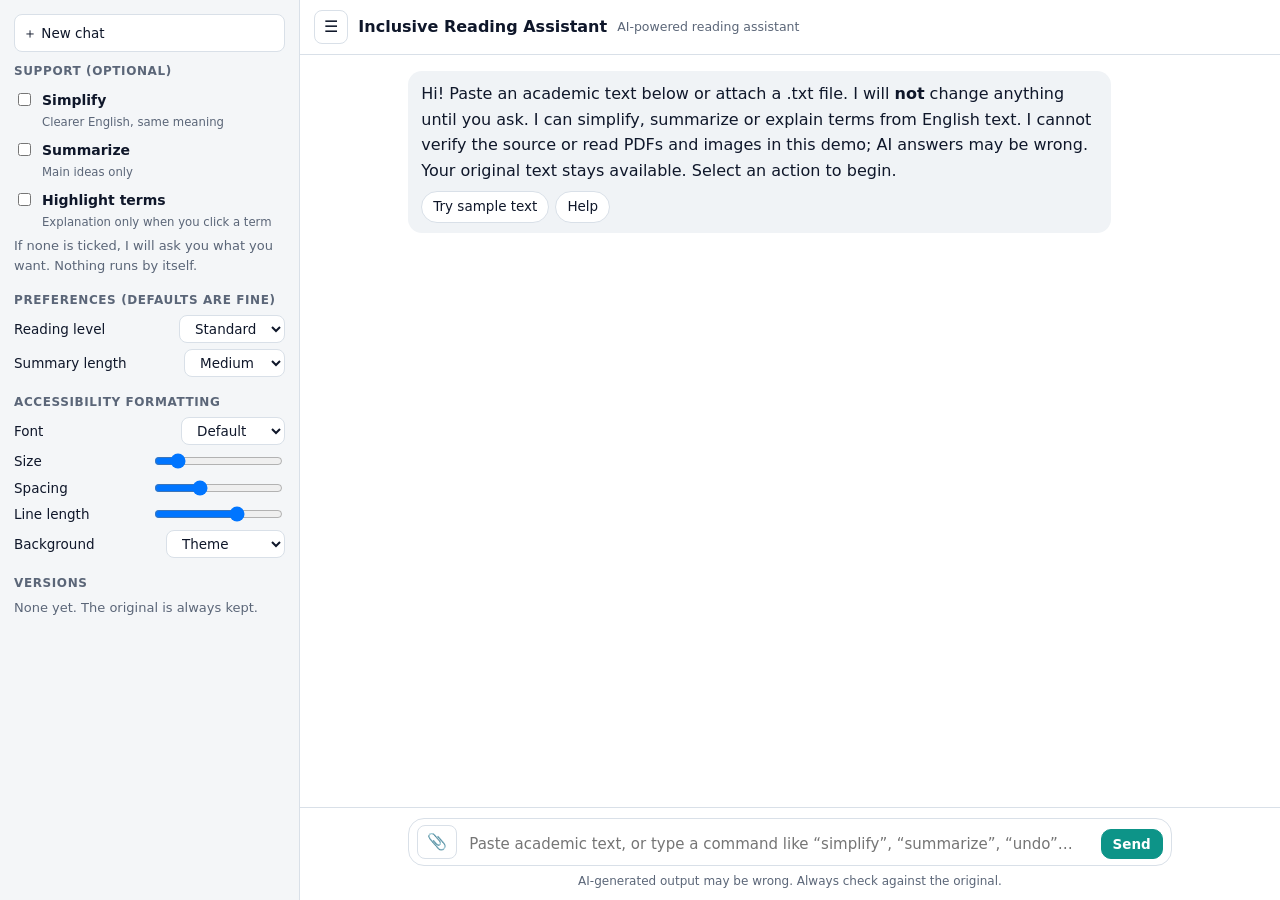
==== Week 6,7/FrontEnd/index.html @ 11f1af74 "Add files via upload" ====
<!DOCTYPE html>
<html lang="en">

<head>
    <meta charset="utf-8">
    <meta name="viewport" content="width=device-width, initial-scale=1, viewport-fit=cover">
    <title>Inclusive Reading Assistant – Demo</title>
    <style>
        :root {
            box-sizing: border-box;
            padding-top: env(safe-area-inset-top, 0px);
            padding-bottom: env(safe-area-inset-bottom, 0px);
            --bg: #fff;
            --side: #f4f6f8;
            --card: #f0f3f6;
            --ink: #0f172a;
            --mute: #5b6678;
            --line: #d9e0e8;
            --teal: #0d9488;
            --teal-ink: #fff;
            --warn: #fef3c7;
            --warn-ink: #78350f;
            --hl: #ccfbf1;
            --user: #e6f4f2
        }

        html {
            scroll-padding-top: env(safe-area-inset-top, 0px);
            height: 100%
        }

        @media (prefers-color-scheme:dark) {
            :root:not([data-theme="light"]) {
                --bg: #0e1524;
                --side: #0a101c;
                --card: #18223a;
                --ink: #e8edf5;
                --mute: #9aa7bb;
                --line: #26324a;
                --teal: #2dd4bf;
                --teal-ink: #06201c;
                --warn: #3a2f0b;
                --warn-ink: #fde68a;
                --hl: #0f4a44;
                --user: #14303a
            }
        }

        :root[data-theme="dark"] {
            --bg: #0e1524;
            --side: #0a101c;
            --card: #18223a;
            --ink: #e8edf5;
            --mute: #9aa7bb;
            --line: #26324a;
            --teal: #2dd4bf;
            --teal-ink: #06201c;
            --warn: #3a2f0b;
            --warn-ink: #fde68a;
            --hl: #0f4a44;
            --user: #14303a
        }

        * {
            box-sizing: border-box
        }

        body {
            margin: 0;
            height: 100%;
            background: var(--bg);
            color: var(--ink);
            font: 15px/1.5 system-ui, -apple-system, "Segoe UI", Roboto, sans-serif
        }

        .app {
            display: flex;
            height: 100%;
            overflow: hidden;
            position: relative
        }

        aside {
            width: 300px;
            flex: none;
            background: var(--side);
            border-right: 1px solid var(--line);
            overflow-y: auto;
            padding: 14px;
            transition: margin-left .2s
        }

        .closed aside {
            margin-left: -300px
        }

        @media(max-width:760px) {
            aside {
                position: absolute;
                z-index: 5;
                height: 100%;
                box-shadow: 2px 0 12px #0003
            }
        }

        h2 {
            font-size: 12px;
            margin: 16px 0 6px;
            text-transform: uppercase;
            letter-spacing: .05em;
            color: var(--mute)
        }

        h2:first-of-type {
            margin-top: 10px
        }

        .chat {
            flex: 1;
            display: flex;
            flex-direction: column;
            min-width: 0
        }

        .top {
            display: flex;
            align-items: center;
            gap: 10px;
            padding: 10px 14px;
            border-bottom: 1px solid var(--line)
        }

        .top b {
            font-size: 16px
        }

        .top span {
            color: var(--mute);
            font-size: 12.5px
        }

        #msgs {
            flex: 1;
            overflow-y: auto;
            padding: 16px 14px
        }

        .wrap {
            max-width: var(--w, 80ch);
            margin: 0 auto
        }

        .m {
            margin: 0 0 14px;
            display: flex
        }

        .m.u {
            justify-content: flex-end
        }

        .b {
            max-width: 92%;
            padding: 10px 13px;
            border-radius: 14px;
            background: var(--card);
            font-family: var(--ff, inherit);
            font-size: var(--fs, 16px);
            line-height: var(--lh, 1.6);
            white-space: pre-wrap
        }

        .m.u .b {
            background: var(--user)
        }

        .b h3 {
            margin: 8px 0 2px;
            font-size: .75em;
            text-transform: uppercase;
            letter-spacing: .05em;
            opacity: .7;
            font-family: system-ui
        }

        .banner {
            background: var(--warn);
            color: var(--warn-ink);
            border-radius: 8px;
            padding: 6px 9px;
            font-size: 12.5px;
            margin-bottom: 8px;
            white-space: normal;
            font-family: system-ui, sans-serif;
            line-height: 1.4
        }

        .orig {
            display: none;
            margin-top: 8px;
            padding: 8px;
            border: 1px dashed var(--line);
            border-radius: 8px
        }

        .orig.on {
            display: block
        }

        .bar {
            display: flex;
            flex-wrap: wrap;
            gap: 6px;
            margin-top: 8px;
            font-family: system-ui, sans-serif
        }

        button,
        select {
            font: inherit;
            font-size: 13.5px;
            border: 1px solid var(--line);
            background: var(--bg);
            color: var(--ink);
            border-radius: 99px;
            padding: 4px 11px;
            cursor: pointer
        }

        select {
            border-radius: 8px
        }

        button:hover {
            border-color: var(--teal)
        }

        button:focus-visible,
        select:focus-visible,
        textarea:focus-visible,
        input:focus-visible {
            outline: 3px solid var(--teal);
            outline-offset: 2px
        }

        .term {
            background: var(--hl);
            color: inherit;
            border: 0;
            border-bottom: 2px solid var(--teal);
            border-radius: 3px;
            padding: 0 2px;
            font: inherit;
            cursor: pointer
        }

        .ic {
            border-radius: 8px;
            padding: 4px 9px;
            font-size: 16px
        }

        .comp {
            border-top: 1px solid var(--line);
            padding: 10px 14px
        }

        .cbox {
            max-width: 80ch;
            margin: 0 auto;
            display: flex;
            align-items: flex-end;
            gap: 8px;
            border: 1px solid var(--line);
            border-radius: 16px;
            padding: 6px 8px;
            background: var(--bg)
        }

        .cbox:focus-within {
            border-color: var(--teal)
        }

        textarea {
            flex: 1;
            border: 0;
            background: transparent;
            color: var(--ink);
            font: inherit;
            resize: none;
            max-height: 160px;
            min-height: 28px;
            padding: 4px;
            outline: none
        }

        .send {
            background: var(--teal);
            color: var(--teal-ink);
            border-color: var(--teal);
            font-weight: 700;
            border-radius: 10px
        }

        .hint {
            color: var(--mute);
            font-size: 12px;
            text-align: center;
            margin-top: 6px
        }

        label.s {
            display: flex;
            justify-content: space-between;
            gap: 8px;
            align-items: center;
            margin: 6px 0;
            font-size: 13.5px
        }

        .fn {
            display: flex;
            gap: 8px;
            align-items: flex-start;
            padding: 4px 0;
            font-size: 14px
        }

        .fn small {
            color: var(--mute)
        }

        .ver {
            font-size: 13px;
            color: var(--mute)
        }

        .sb-btn {
            width: 100%;
            border-radius: 8px;
            padding: 8px;
            text-align: left
        }
    </style>
</head>

<body>
    <div class="app" id="app">
        <aside id="side" aria-label="Controls">
            <button class="sb-btn" id="newChat">＋ New chat</button>
            <h2>Support (optional)</h2>
            <label class="fn"><input type="checkbox" id="fSim"><span><b>Simplify</b><br><small>Clearer English, same
                        meaning</small></span></label>
            <label class="fn"><input type="checkbox" id="fSum"><span><b>Summarize</b><br><small>Main ideas
                        only</small></span></label>
            <label class="fn"><input type="checkbox" id="fExp"><span><b>Highlight terms</b><br><small>Explanation only
                        when you click a term</small></span></label>
            <div class="ver">If none is ticked, I will ask you what you want. Nothing runs by itself.</div>
            <h2>Preferences (defaults are fine)</h2>
            <label class="s">Reading level <select id="pLvl">
                    <option value="base">Standard</option>
                    <option value="simpler">Simpler</option>
                </select></label>
            <label class="s">Summary length <select id="pLen">
                    <option value="2">Medium</option>
                    <option value="1">Short</option>
                    <option value="3">Detailed</option>
                </select></label>
            <h2>Accessibility formatting</h2>
            <label class="s">Font <select id="aFont">
                    <option value="">Default</option>
                    <option value="Verdana,Tahoma,sans-serif">Verdana</option>
                    <option value="Georgia,serif">Serif</option>
                    <option value="'Trebuchet MS',sans-serif">Rounded</option>
                </select></label>
            <label class="s">Size <input type="range" id="aSize" min="14" max="28" value="16"></label>
            <label class="s">Spacing <input type="range" id="aLH" min="12" max="24" value="16"></label>
            <label class="s">Line length <input type="range" id="aW" min="40" max="100" value="80"></label>
            <label class="s">Background <select id="aBg">
                    <option value="">Theme</option>
                    <option value="#ffffff|#111111">White</option>
                    <option value="#faf3e0|#222222">Cream</option>
                    <option value="#fff7b8|#222222">Soft yellow</option>
                    <option value="#10131a|#eceff4">Dark</option>
                </select></label>
            <h2>Versions</h2>
            <div id="vers" class="ver">None yet. The original is always kept.</div>
        </aside>
        <div class="chat">
            <div class="top"><button class="ic" id="tog" aria-label="Toggle sidebar"
                    aria-expanded="true">☰</button><b>Inclusive Reading Assistant</b><span>AI-powered reading
                    assistant</span></div>
            <div id="msgs" aria-live="polite">
                <div class="wrap" id="wrap"></div>
            </div>
            <div class="comp">
                <div class="cbox">
                    <button class="ic" id="upBtn" aria-label="Upload file">📎</button>
                    <input type="file" id="file" accept=".txt,.md" hidden>
                    <textarea id="inp" rows="1" aria-label="Message"
                        placeholder="Paste academic text, or type a command like “simplify”, “summarize”, “undo”…"></textarea>
                    <button class="send" id="send">Send</button>
                </div>
                <div class="hint">AI-generated output may be wrong. Always check against the original.</div>
            </div>
        </div>
    </div>
    <script>
        const API_BASE = "http://127.0.0.1:8000";

        const SAMPLE = "Cognitive load theory posits that working memory has a limited capacity, which constrains the amount of novel information a learner can process simultaneously. Consequently, instructional design should minimise extraneous load, thereby freeing cognitive resources for germane processing. Empirical evidence indicates that learners with substantial prior knowledge exhibit reduced susceptibility to these constraints.";

        const TERMS = [
            "working memory",
            "extraneous load",
            "germane processing",
            "empirical evidence",
            "prior knowledge",
            "cognitive load",
            "digital divide",
            "critical thinking",
            "independent learning",
            "student engagement"
        ];

        const $ = id => document.getElementById(id);
        const W = $("wrap");

        const st = {
            orig: "",
            res: [],
            hl: false,
            busy: false,
            failures: 0
        };

        const esc = value => String(value ?? "").replace(/[&<>"']/g, c => ({
            "&": "&amp;",
            "<": "&lt;",
            ">": "&gt;",
            '"': "&quot;",
            "'": "&#39;"
        }[c]));
        function termize(html) {
            if (!st.hl || !st.orig) return html;

            return TERMS
                .filter(term => st.orig.toLowerCase().includes(term.toLowerCase()))
                .sort((a, b) => b.length - a.length)
                .reduce((result, term) => {
                    const regex = new RegExp(
                        "\\b(" + term.replace(/[.*+?^${}()|[\]\\]/g, "\\$&") + ")\\b(?![^<]*>)",
                        "gi"
                    );

                    return result.replace(
                        regex,
                        match => `<button class="term" data-t="${esc(match)}" title="Click for an explanation">${match}</button>`
                    );
                }, html);
        } function txt(raw) {
            const safe = esc(raw);
            return `<span class="txt" data-raw="${safe}">${termize(safe)}</span>`;
        }

        function paintTerms() {
            document.querySelectorAll(".txt").forEach(element => {
                element.innerHTML = termize(element.dataset.raw || "");
            });
        }

        function add(role, html) {
            const message = document.createElement("div");
            message.className = "m " + (role === "u" ? "u" : "a");

            const bubble = document.createElement("div");
            bubble.className = "b";
            bubble.innerHTML = html;

            message.appendChild(bubble);
            W.appendChild(message);

            $("msgs").scrollTop = $("msgs").scrollHeight;
            return message;
        }

        function chips(list) {
            return `<div class="bar">${list.map(([action, label, extra]) =>
                `<button data-act="${action}" ${extra ? `data-x="${extra}"` : ""}>${label}</button>`
            ).join("")}</div>`;
        }

        function setBusy(value) {
            st.busy = value;
            $("send").disabled = value;
            $("upBtn").disabled = value;
            $("send").textContent = value ? "Waiting..." : "Send";
        }

        function showLoading(label) {
            return add("a", `<div class="banner">Processing ${esc(label)} with Gemini... Please wait.</div>`);
        }

        async function apiRequest(endpoint, payload) {
            let response;

            try {
                response = await fetch(`${API_BASE}/${endpoint}`, {
                    method: "POST",
                    headers: {
                        "Content-Type": "application/json"
                    },
                    body: JSON.stringify({
                        ...payload,
                        user_action: true
                    })
                });
            } catch (error) {
                throw new Error(
                    "Cannot connect to the backend. Make sure FastAPI is running at " +
                    API_BASE + "."
                );
            }

            let data;

            try {
                data = await response.json();
            } catch {
                throw new Error("The backend returned an invalid response.");
            }

            if (!response.ok) {
                throw new Error(data.detail || `Request failed (${response.status}).`);
            }

            return data;
        }

        function check(text) {
            if (!text.trim()) {
                return "That is empty, so there is nothing to work on. Paste or type some English text.";
            }

            if (text.trim().length < 25) {
                return "That is very short. Add a full sentence or two so the result is meaningful.";
            }

            const letters = text.replace(/[^\p{L}]/gu, "");
            const english = letters.replace(/[^A-Za-z]/g, "");

            if (letters.length && english.length / letters.length < 0.7) {
                return "This assistant currently supports English text only.";
            }

            return "";
        }

        function vers() {
            $("vers").innerHTML = st.res.length
                ? '<div class="ver">Original (always kept)</div>' +
                st.res.map((result, index) =>
                    `<div class="ver">v${index + 1}: ${esc(result.label)}</div>`
                ).join("")
                : "None yet. The original is always kept.";
        }

        function welcome() {
            W.innerHTML = "";
            st.orig = "";
            st.res = [];
            st.hl = false;
            st.failures = 0;

            $("fExp").checked = false;
            $("fSim").checked = false;
            $("fSum").checked = false;

            vers();

            add("a",
                `Hi! Paste an academic text below or attach a .txt file. ` +
                `I will <b>not</b> change anything until you ask. ` +
                `I can simplify, summarize or explain terms from English text. ` +
                `I cannot verify the source or read PDFs and images in this demo; AI answers may be wrong. ` +
                `Your original text stays available. Select an action to begin.` +
                chips([["sample", "Try sample text"], ["help", "Help"]])
            );
        }

        function cfgNow() {
            return {
                sim: $("fSim").checked,
                sum: $("fSum").checked,
                lvl: $("pLvl").value,
                len: Number($("pLen").value)
            };
        }

        async function run(cfg, label) {
            if (!st.orig) {
                add("a", "I need some text first. Paste or upload your text.");
                return;
            }

            const operations = [];

            if (cfg.sim) operations.push("simplify");
            if (cfg.sum) operations.push("summarize");

            if (!operations.length) {
                add("a", "No operation selected. Your original text remains unchanged.");
                return;
            }

            if (st.busy) return;

            setBusy(true);
            const loading = showLoading(label);

            try {
                const results = [];

                // Execute only the operations explicitly selected by the user.
                for (const operation of operations) {
                    if (operation === "simplify") {
                        const data = await apiRequest("simplify", {
                            text: st.orig,
                            level: cfg.lvl
                        });

                        results.push({
                            title: "Simplified",
                            text: data.simplified_text
                        });
                    }

                    if (operation === "summarize") {
                        const data = await apiRequest("summarize", {
                            text: st.orig,
                            length: cfg.len
                        });

                        results.push({
                            title: "Summary",
                            text: data.summary
                        });
                    }
                }

                if (results.some(result => typeof result.text !== "string" || !result.text.trim())) {
                    throw new Error("The AI returned an empty result. Please try again.");
                }

                loading.remove();

                const html =
                    `<div class="banner">AI-generated draft. It may contain mistakes. Please check it against the original.</div>` +
                    results.map(result =>
                        `<h3>${result.title}</h3>${txt(result.text)}`
                    ).join("") +
                    `<div class="orig"><h3>Original</h3>${txt(st.orig)}</div>` +
                    chips([
                        ["orig", "Show original"],
                        ["undo", "Undo"],
                        ["restore", "Restore original"],
                        ["ref", "Simpler", "simpler"],
                        ["ref", "Closer to original", "closer"],
                        ["ref", "Shorter summary", "short"],
                        ["rej", "Not what I wanted"]
                    ]);

                const message = add("a", html);
                message.cfg = { ...cfg };

                st.res.push({
                    el: message,
                    label
                });

                vers();
                st.failures = 0;

            } catch (error) {
                loading.remove();

                st.failures += 1;
                const failedMessage = add("a",
                    `<div class="banner">Could not complete the request.</div>` +
                    `${esc(error.message)}` +
                    chips(st.failures >= 2
                        ? [["help", "Get academic support"]]
                        : [["retry", "Try again"], ["help", "Get help"]])
                );
                // Tie Retry to the *failed* request, not the last successful result.
                failedMessage.retryConfig = { ...cfg };
                failedMessage.retryOriginal = st.orig;

                console.error("Backend request error:", error);

            } finally {
                setBusy(false);
            }
        }

        function newText(text, name) {
            const error = check(text);

            if (error) {
                add("a", esc(error) + chips([["help", "Get help"]]));
                return;
            }

            st.orig = text;
            // Previous result cards are for an older source, not this text.
            st.res.forEach(result => result.el.remove());
            st.res = [];
            st.failures = 0;
            vers();

            if (name) {
                add("u",
                    "📎 " + esc(name) + "\n" +
                    esc(text.slice(0, 200)) +
                    (text.length > 200 ? "…" : "")
                );
            }

            const config = cfgNow();

            // Checkboxes only set preferences. Sending/pasting text never calls AI.
            // A separate click on an action chip is always required.
            add("a",
                `Got your text (${text.trim().split(/\s+/).length} words). What would you like? ` +
                `No AI action runs until you click one of the options below.` +
                chips([
                    ...(config.sim || config.sum ? [["selected", "Run selected actions"]] : []),
                    ["do", "Simplify", "sim"],
                    ["do", "Summarize", "sum"],
                    ["do", "Simplify + Summarize", "both"],
                    ["hl", "Highlight terms to explain"],
                    ["none", "Just keep reading"],
                    ["help", "Help"]
                ])
            );
        }

        function need(callback) {
            if (!st.orig) {
                add("a", "I need some text first. Paste it below or attach a file.");
                return;
            }

            callback();
        }

        function command(text) {
            const value = text.toLowerCase().trim();

            if (value.length > 40) return false;

            const config = cfgNow();

            if (/^(undo|go back)/.test(value)) {
                act("undo");
                return true;
            }

            if (/original/.test(value)) {
                act("restore");
                return true;
            }

            if (/^simplif/.test(value)) {
                need(() => run(
                    { ...config, sim: true, sum: false },
                    "Simplify"
                ));
                return true;
            }

            if (/^summar/.test(value)) {
                need(() => run(
                    { ...config, sim: false, sum: true },
                    "Summarize"
                ));
                return true;
            }

            if (/^(explain|highlight)/.test(value)) {
                need(() => enableHighlights());
                return true;
            }

            return false;
        }
        function enableHighlights() {
            if (!st.orig) {
                add("a", "Please provide some text first.");
                return;
            }

            st.hl = true;
            $("fExp").checked = true;

            paintTerms();

            add("a",
                `<h3>Original text – Click a highlighted term</h3>` +
                `${txt(st.orig)}` +
                `<div class="hint">Click any highlighted term to get an explanation from Gemini.</div>`
            );
        }
        async function explainTerm(term, style = "default") {
            if (!st.orig || st.busy) return;
            term = term.trim();

            if (!st.orig.toLowerCase().includes(term.toLowerCase())) {
                add("a", "This term is not present in the original text. Please select a highlighted term from the original text.");
                return;
            }
            setBusy(true);
            const loading = showLoading("the explanation");

            try {
                const data = await apiRequest("explain", {
                    text: st.orig,
                    term,
                    style
                });

                loading.remove();

                if (!data.explanation) {
                    throw new Error("The AI returned an empty explanation.");
                }

                st.failures = 0;
                add("a",
                    `<h3>${esc(data.term || term)}</h3>` +
                    `${txt(data.explanation)}` +
                    `<div class="banner">AI-generated explanation based on your text. Check your course material.</div>` +
                    (style === "default"
                        ? chips([["example", "Give an example", term]])
                        : "")
                );

            } catch (error) {
                loading.remove();

                st.failures += 1;
                const failedMessage = add("a",
                    `<div class="banner">Could not explain this term.</div>` +
                    `${esc(error.message)}` +
                    chips(st.failures >= 2
                        ? [["help", "Get academic support"]]
                        : [["explainRetry", "Try again", term], ["help", "Get help"]])
                );
                failedMessage.retryStyle = style;
                failedMessage.retryOriginal = st.orig;

                console.error("Explain request error:", error);

            } finally {
                setBusy(false);
            }
        }

        async function act(action, element, extra) {
            if (st.busy) {
                if (action === "restore" || action === "undo") {
                    add("a", "Please wait for the current request to finish before changing versions.");
                }
                return;
            }

            if (action === "sample") {
                add("u", "Sample text");
                newText(SAMPLE);
            }

            else if (action === "selected") {
                const config = cfgNow();
                run(config, "Selected actions");
            }

            else if (action === "do") {
                const config = cfgNow();

                run({
                    ...config,
                    sim: extra !== "sum",
                    sum: extra !== "sim"
                },
                    extra === "both" ? "Simplify + Summarize" :
                        extra === "sim" ? "Simplify" : "Summarize"
                );
            }

            else if (action === "hl") {
                enableHighlights();
            }

            else if (action === "none") {
                add("a", "Okay, your text stays as it is. Ask any time.");
            }

            else if (action === "help") {
                add("a", "I cannot complete this reliably right now. " +
                    "Your original text is unchanged. Check the source passage, " +
                    "or contact your course instructor, teaching assistant, " +
                    "or your faculty's academic/accessibility support office. " +
                    "This demo does not contact a person automatically.");
            }

            else if (action === "undo") {
                const result = st.res.pop();

                if (!result) {
                    add("a", "Nothing to undo. Your original text is still available.");
                    return;
                }

                result.el.remove();
                vers();
                add("a", "Last change undone.");
            }

            else if (action === "restore") {
                if (!st.orig) {
                    add("a", "There is no original text yet. Paste a passage first.");
                    return;
                }
                st.res.forEach(result => result.el.remove());
                st.res = [];
                vers();

                add("a",
                    `<h3>Original text restored</h3>${txt(st.orig)}`
                );
            }

            else if (action === "orig") {
                const original = element.closest(".b").querySelector(".orig");
                original.classList.toggle("on");
                element.textContent = original.classList.contains("on")
                    ? "Hide original"
                    : "Show original";
            }

            else if (action === "ref") {
                const message = element.closest(".m");
                const config = { ...message.cfg };

                if (extra === "short") {
                    if (!config.sum) {
                        add("a", "Summarize is not on for this result. Ask for a summary first.");
                        return;
                    }

                    config.len = 1;
                } else {
                    if (!config.sim) {
                        add("a", "This refinement is for Simplify. Ask me to simplify first.");
                        return;
                    }

                    config.lvl = extra === "simpler" ? "simpler" : "closer";
                }

                run(config, "Refined result");
            }

            else if (action === "rej") {
                element.closest(".b").insertAdjacentHTML(
                    "beforeend",
                    `<div class="bar"><span>What went wrong? (optional)</span></div>` +
                    chips([
                        ["why", "Too complex", "simpler"],
                        ["why", "Changed the meaning", "closer"],
                        ["why", "Too vague", "closer"],
                        ["why", "Just go back", "back"]
                    ])
                );

                element.remove();
            }

            else if (action === "why") {
                const message = element.closest(".m");

                if (extra === "back") {
                    act("undo");
                    return;
                }

                const config = { ...message.cfg, lvl: extra };
                message.querySelector(".bar:last-child")?.remove();

                run(config, "Retry after feedback");
            }

            else if (action === "example") {
                explainTerm(extra, "example");
            }

            else if (action === "explainRetry") {
                const message = element.closest(".m");
                if (message?.retryOriginal === st.orig) {
                    element.disabled = true;
                    explainTerm(extra, message.retryStyle || "default");
                } else {
                    add("a", "This request refers to an earlier text. Select the term again.");
                }
            }

            else if (action === "retry") {
                const message = element.closest(".m");
                if (message?.retryConfig && message.retryOriginal === st.orig) {
                    // A retry is an explicit user action: replay the exact failed choice.
                    element.disabled = true;
                    run({ ...message.retryConfig }, "Retry");
                } else {
                    add("a", "That request is no longer available. Please choose Simplify or Summarize again.");
                }
            }
        }

        W.addEventListener("click", event => {
            const termButton = event.target.closest(".term");

            if (termButton) {
                explainTerm(termButton.dataset.t, "default");
                return;
            }

            const button = event.target.closest("[data-act]");

            if (button) {
                act(button.dataset.act, button, button.dataset.x);
            }
        });

        function send() {
            if (st.busy) return;

            const text = $("inp").value;
            $("inp").value = "";
            $("inp").style.height = "";

            if (!text.trim()) {
                add("a", "Your message is empty. Type or paste something first.");
                return;
            }

            add("u", esc(text.length > 600 ? text.slice(0, 600) + "…" : text));

            if (!command(text)) {
                newText(text);
            }
        }

        $("send").onclick = send;

        $("inp").addEventListener("keydown", event => {
            if (event.key === "Enter" && !event.shiftKey) {
                event.preventDefault();
                send();
            }
        });

        $("inp").addEventListener("input", event => {
            event.target.style.height = "auto";
            event.target.style.height = event.target.scrollHeight + "px";
        });

        $("upBtn").onclick = () => $("file").click();

        $("file").onchange = event => {
            const file = event.target.files[0];
            event.target.value = "";

            if (!file) return;

            if (!/\.(txt|md)$/i.test(file.name)) {
                add("u", "📎 " + esc(file.name));
                add("a", "This demo reads only .txt and .md files. Please paste the text from your PDF, Word document, or image instead.");
                return;
            }

            const reader = new FileReader();

            reader.onload = () => newText(String(reader.result), file.name);
            reader.onerror = () => add("a", "I could not read that file. Please try another one or paste the text.");

            reader.readAsText(file);
        };

        $("tog").onclick = () => {
            const closed = $("app").classList.toggle("closed");
            $("tog").setAttribute("aria-expanded", !closed);
        };

        $("newChat").onclick = welcome;

        $("fExp").onchange = event => {
            st.hl = event.target.checked;
            paintTerms();
        };

        function fmt() {
            const root = document.documentElement.style;

            root.setProperty("--fs", $("aSize").value + "px");
            root.setProperty("--lh", $("aLH").value / 10);
            root.setProperty("--w", $("aW").value + "ch");
            root.setProperty("--ff", $("aFont").value || "inherit");

            const background = $("aBg").value;

            document.querySelectorAll("#wrap .m.a .b").forEach(bubble => {
                if (background) {
                    const [bg, color] = background.split("|");
                    bubble.style.background = bg;
                    bubble.style.color = color;
                } else {
                    bubble.style.background = "";
                    bubble.style.color = "";
                }
            });

            window.__bg = background;
        }

        ["aFont", "aSize", "aLH", "aW", "aBg"].forEach(id => {
            $(id).oninput = fmt;
        });

        new MutationObserver(() => {
            if (window.__bg) fmt();
        }).observe(W, { childList: true });

        if (innerWidth < 760) {
            $("app").classList.add("closed");
        }

        welcome();

    </script>
</body>

</html>
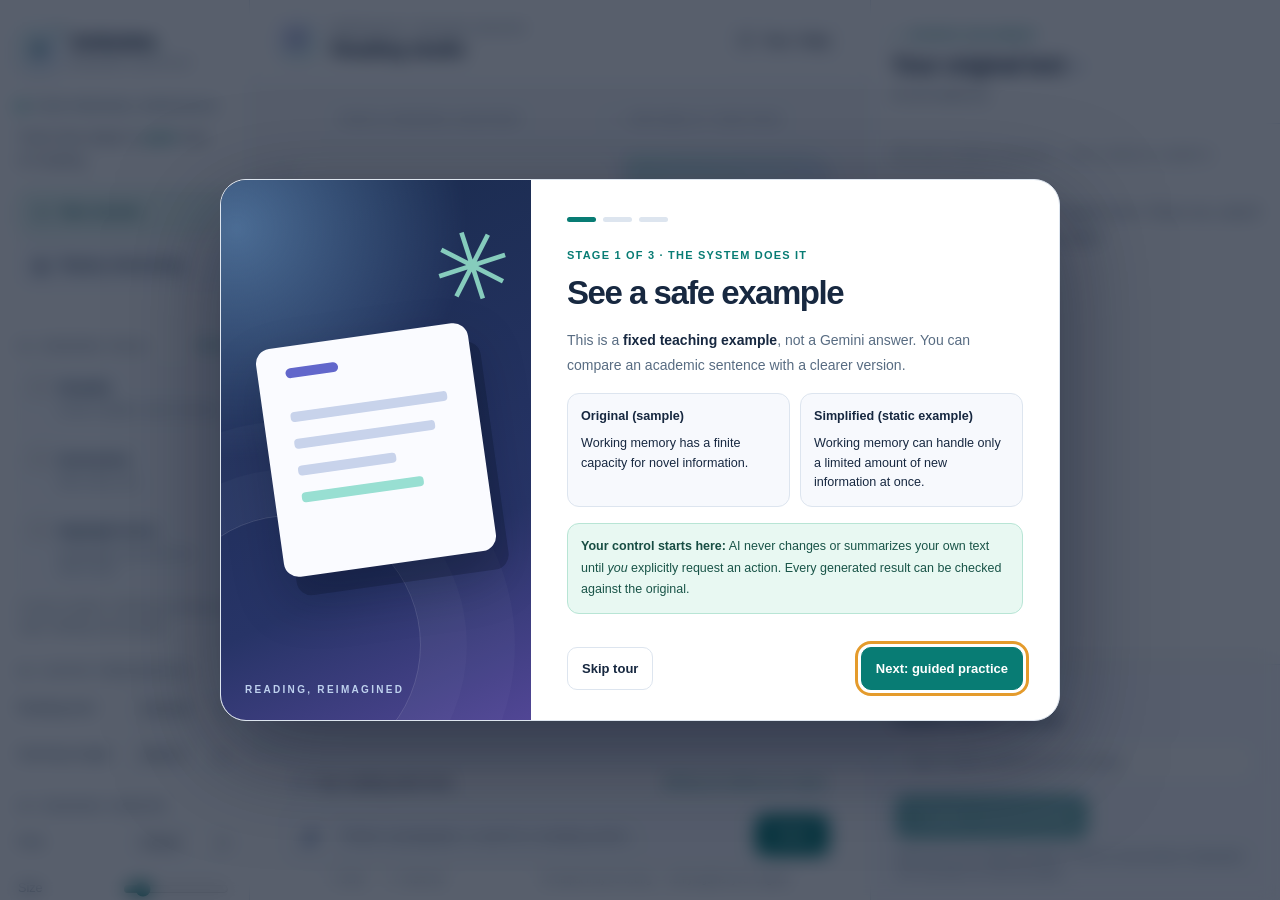
==== commit 91ad099f: "Add files via upload" ====
--- a/Week 6,7/FrontEnd/index.html
+++ b/Week 6,7/FrontEnd/index.html
@@ -4,351 +4,26 @@
 <head>
     <meta charset="utf-8">
     <meta name="viewport" content="width=device-width, initial-scale=1, viewport-fit=cover">
-    <title>Inclusive Reading Assistant – Demo</title>
-    <style>
-        :root {
-            box-sizing: border-box;
-            padding-top: env(safe-area-inset-top, 0px);
-            padding-bottom: env(safe-area-inset-bottom, 0px);
-            --bg: #fff;
-            --side: #f4f6f8;
-            --card: #f0f3f6;
-            --ink: #0f172a;
-            --mute: #5b6678;
-            --line: #d9e0e8;
-            --teal: #0d9488;
-            --teal-ink: #fff;
-            --warn: #fef3c7;
-            --warn-ink: #78350f;
-            --hl: #ccfbf1;
-            --user: #e6f4f2
-        }
-
-        html {
-            scroll-padding-top: env(safe-area-inset-top, 0px);
-            height: 100%
-        }
-
-        @media (prefers-color-scheme:dark) {
-            :root:not([data-theme="light"]) {
-                --bg: #0e1524;
-                --side: #0a101c;
-                --card: #18223a;
-                --ink: #e8edf5;
-                --mute: #9aa7bb;
-                --line: #26324a;
-                --teal: #2dd4bf;
-                --teal-ink: #06201c;
-                --warn: #3a2f0b;
-                --warn-ink: #fde68a;
-                --hl: #0f4a44;
-                --user: #14303a
-            }
-        }
-
-        :root[data-theme="dark"] {
-            --bg: #0e1524;
-            --side: #0a101c;
-            --card: #18223a;
-            --ink: #e8edf5;
-            --mute: #9aa7bb;
-            --line: #26324a;
-            --teal: #2dd4bf;
-            --teal-ink: #06201c;
-            --warn: #3a2f0b;
-            --warn-ink: #fde68a;
-            --hl: #0f4a44;
-            --user: #14303a
-        }
-
-        * {
-            box-sizing: border-box
-        }
-
-        body {
-            margin: 0;
-            height: 100%;
-            background: var(--bg);
-            color: var(--ink);
-            font: 15px/1.5 system-ui, -apple-system, "Segoe UI", Roboto, sans-serif
-        }
-
-        .app {
-            display: flex;
-            height: 100%;
-            overflow: hidden;
-            position: relative
-        }
-
-        aside {
-            width: 300px;
-            flex: none;
-            background: var(--side);
-            border-right: 1px solid var(--line);
-            overflow-y: auto;
-            padding: 14px;
-            transition: margin-left .2s
-        }
-
-        .closed aside {
-            margin-left: -300px
-        }
-
-        @media(max-width:760px) {
-            aside {
-                position: absolute;
-                z-index: 5;
-                height: 100%;
-                box-shadow: 2px 0 12px #0003
-            }
-        }
-
-        h2 {
-            font-size: 12px;
-            margin: 16px 0 6px;
-            text-transform: uppercase;
-            letter-spacing: .05em;
-            color: var(--mute)
-        }
-
-        h2:first-of-type {
-            margin-top: 10px
-        }
-
-        .chat {
-            flex: 1;
-            display: flex;
-            flex-direction: column;
-            min-width: 0
-        }
-
-        .top {
-            display: flex;
-            align-items: center;
-            gap: 10px;
-            padding: 10px 14px;
-            border-bottom: 1px solid var(--line)
-        }
-
-        .top b {
-            font-size: 16px
-        }
-
-        .top span {
-            color: var(--mute);
-            font-size: 12.5px
-        }
-
-        #msgs {
-            flex: 1;
-            overflow-y: auto;
-            padding: 16px 14px
-        }
-
-        .wrap {
-            max-width: var(--w, 80ch);
-            margin: 0 auto
-        }
-
-        .m {
-            margin: 0 0 14px;
-            display: flex
-        }
-
-        .m.u {
-            justify-content: flex-end
-        }
-
-        .b {
-            max-width: 92%;
-            padding: 10px 13px;
-            border-radius: 14px;
-            background: var(--card);
-            font-family: var(--ff, inherit);
-            font-size: var(--fs, 16px);
-            line-height: var(--lh, 1.6);
-            white-space: pre-wrap
-        }
-
-        .m.u .b {
-            background: var(--user)
-        }
-
-        .b h3 {
-            margin: 8px 0 2px;
-            font-size: .75em;
-            text-transform: uppercase;
-            letter-spacing: .05em;
-            opacity: .7;
-            font-family: system-ui
-        }
-
-        .banner {
-            background: var(--warn);
-            color: var(--warn-ink);
-            border-radius: 8px;
-            padding: 6px 9px;
-            font-size: 12.5px;
-            margin-bottom: 8px;
-            white-space: normal;
-            font-family: system-ui, sans-serif;
-            line-height: 1.4
-        }
-
-        .orig {
-            display: none;
-            margin-top: 8px;
-            padding: 8px;
-            border: 1px dashed var(--line);
-            border-radius: 8px
-        }
-
-        .orig.on {
-            display: block
-        }
-
-        .bar {
-            display: flex;
-            flex-wrap: wrap;
-            gap: 6px;
-            margin-top: 8px;
-            font-family: system-ui, sans-serif
-        }
-
-        button,
-        select {
-            font: inherit;
-            font-size: 13.5px;
-            border: 1px solid var(--line);
-            background: var(--bg);
-            color: var(--ink);
-            border-radius: 99px;
-            padding: 4px 11px;
-            cursor: pointer
-        }
-
-        select {
-            border-radius: 8px
-        }
-
-        button:hover {
-            border-color: var(--teal)
-        }
-
-        button:focus-visible,
-        select:focus-visible,
-        textarea:focus-visible,
-        input:focus-visible {
-            outline: 3px solid var(--teal);
-            outline-offset: 2px
-        }
-
-        .term {
-            background: var(--hl);
-            color: inherit;
-            border: 0;
-            border-bottom: 2px solid var(--teal);
-            border-radius: 3px;
-            padding: 0 2px;
-            font: inherit;
-            cursor: pointer
-        }
-
-        .ic {
-            border-radius: 8px;
-            padding: 4px 9px;
-            font-size: 16px
-        }
-
-        .comp {
-            border-top: 1px solid var(--line);
-            padding: 10px 14px
-        }
-
-        .cbox {
-            max-width: 80ch;
-            margin: 0 auto;
-            display: flex;
-            align-items: flex-end;
-            gap: 8px;
-            border: 1px solid var(--line);
-            border-radius: 16px;
-            padding: 6px 8px;
-            background: var(--bg)
-        }
-
-        .cbox:focus-within {
-            border-color: var(--teal)
-        }
-
-        textarea {
-            flex: 1;
-            border: 0;
-            background: transparent;
-            color: var(--ink);
-            font: inherit;
-            resize: none;
-            max-height: 160px;
-            min-height: 28px;
-            padding: 4px;
-            outline: none
-        }
-
-        .send {
-            background: var(--teal);
-            color: var(--teal-ink);
-            border-color: var(--teal);
-            font-weight: 700;
-            border-radius: 10px
-        }
-
-        .hint {
-            color: var(--mute);
-            font-size: 12px;
-            text-align: center;
-            margin-top: 6px
-        }
-
-        label.s {
-            display: flex;
-            justify-content: space-between;
-            gap: 8px;
-            align-items: center;
-            margin: 6px 0;
-            font-size: 13.5px
-        }
-
-        .fn {
-            display: flex;
-            gap: 8px;
-            align-items: flex-start;
-            padding: 4px 0;
-            font-size: 14px
-        }
-
-        .fn small {
-            color: var(--mute)
-        }
-
-        .ver {
-            font-size: 13px;
-            color: var(--mute)
-        }
-
-        .sb-btn {
-            width: 100%;
-            border-radius: 8px;
-            padding: 8px;
-            text-align: left
-        }
-    </style>
+    <title>Inclusive Reading Assistant · Your reading workspace</title>
+    <link rel="stylesheet" href="./styles.css">
 </head>
 
 <body>
+    <a class="skip-link" href="#inp">Skip to reading input</a>
     <div class="app" id="app">
-        <aside id="side" aria-label="Controls">
-            <button class="sb-btn" id="newChat">＋ New chat</button>
-            <h2>Support (optional)</h2>
+        <aside id="side" aria-label="Reading settings and controls">
+            <button id="closeSettings" class="mobile-settings-close" type="button">Close settings &amp; return to chat</button>
+            <div class="sidebar-brand">
+              <div class="sidebar-logo" aria-hidden="true"><span>i</span><span>r</span><b>✳</b></div>
+              <div class="sidebar-brand-copy"><strong>inclusive<span>.</span></strong><small>READING ASSISTANT</small></div>
+            </div>
+            <div class="sidebar-kicker"><span class="kicker-dot"></span> YOUR PERSONAL WORKSPACE</div>
+            <div class="sidebar-intro">Tools that adapt to <em>your</em> way of reading.</div>
+            <div class="sidebar-actions">
+            <button class="sb-btn new-session" id="newChat"><span class="sidebar-action-icon">＋</span> New session</button>
+            <button class="sb-btn" id="openTourSide"><span class="sidebar-action-icon">◈</span> Replay onboarding</button>
+            </div><div class="sidebar-divider"></div>
+            <h2 class="sidebar-label">01 / Reading tools <span>Optional</span></h2>
             <label class="fn"><input type="checkbox" id="fSim"><span><b>Simplify</b><br><small>Clearer English, same
                         meaning</small></span></label>
             <label class="fn"><input type="checkbox" id="fSum"><span><b>Summarize</b><br><small>Main ideas
@@ -356,7 +31,7 @@
             <label class="fn"><input type="checkbox" id="fExp"><span><b>Highlight terms</b><br><small>Explanation only
                         when you click a term</small></span></label>
             <div class="ver">If none is ticked, I will ask you what you want. Nothing runs by itself.</div>
-            <h2>Preferences (defaults are fine)</h2>
+            <h2 class="sidebar-label">02 / Output preferences</h2>
             <label class="s">Reading level <select id="pLvl">
                     <option value="base">Standard</option>
                     <option value="simpler">Simpler</option>
@@ -366,7 +41,7 @@
                     <option value="1">Short</option>
                     <option value="3">Detailed</option>
                 </select></label>
-            <h2>Accessibility formatting</h2>
+            <h2 class="sidebar-label">03 / Reading comfort</h2>
             <label class="s">Font <select id="aFont">
                     <option value="">Default</option>
                     <option value="Verdana,Tahoma,sans-serif">Verdana</option>
@@ -383,770 +58,60 @@
                     <option value="#fff7b8|#222222">Soft yellow</option>
                     <option value="#10131a|#eceff4">Dark</option>
                 </select></label>
-            <h2>Versions</h2>
+            <h2 class="sidebar-label">04 / Version history</h2>
             <div id="vers" class="ver">None yet. The original is always kept.</div>
+            <div class="sidebar-footer"><div class="footer-mark">✳</div><span>Designed for thoughtful reading.<br><strong>You make every choice.</strong></span></div>
         </aside>
         <div class="chat">
-            <div class="top"><button class="ic" id="tog" aria-label="Toggle sidebar"
-                    aria-expanded="true">☰</button><b>Inclusive Reading Assistant</b><span>AI-powered reading
-                    assistant</span></div>
-            <div id="msgs" aria-live="polite">
+            <header class="top">
+                <button class="ic" id="tog" aria-label="Show or hide reading settings" aria-expanded="true" aria-controls="side"><span aria-hidden="true">☰</span></button>
+                <div class="brand-mark" aria-hidden="true">✳</div>
+                <div class="header-title"><span class="header-kicker">WORKSPACE / READING SESSION</span><h1>Reading studio</h1></div>
+                <div class="header-actions"><span class="agency-tag"><span class="agency-dot"></span> You’re in control</span><button class="quiet source-mobile" id="openSource" aria-controls="sourcePanel" aria-expanded="false">Original</button><button class="quiet tour-btn" id="openTour">ⓘ &nbsp; Tour / Help</button></div>
+            </header>
+            <div id="guidedHint" hidden role="status"><span><strong>Guided practice:</strong> Sample text is ready. Choose <strong>Simplify</strong> in the chat when you want to try it. Nothing runs automatically.</span><button id="skipGuided">Skip practice</button></div>
+            <main id="msgs" role="log" aria-label="Chat messages" aria-live="polite" aria-relevant="additions" aria-atomic="false">
+                <div class="workspace-intro" aria-hidden="true"><span>YOUR AI READING ASSISTANT</span><span>✦ &nbsp; EXPLORE AT YOUR PACE</span></div>
                 <div class="wrap" id="wrap"></div>
-            </div>
-            <div class="comp">
+            </main>
+            <div id="statusMessage" role="status" aria-live="polite" aria-atomic="true"></div>
+            <div class="comp"><div class="composer-title"><span class="composer-spark" aria-hidden="true">✳</span><strong>Your reading starts here</strong><span class="composer-note">Nothing runs without your request</span></div>
                 <div class="cbox">
-                    <button class="ic" id="upBtn" aria-label="Upload file">📎</button>
+                    <button class="ic attachment" id="upBtn" aria-label="Upload TXT or MD file" title="Upload TXT or MD file"><svg aria-hidden="true" viewBox="0 0 24 24" width="20" height="20" fill="none" stroke="currentColor" stroke-width="1.9" stroke-linecap="round" stroke-linejoin="round"><path d="m20.3 11.7-8.5 8.5a5 5 0 0 1-7.1-7.1L13 4.8a3.3 3.3 0 0 1 4.7 4.7L9.3 17.9a1.6 1.6 0 0 1-2.3-2.3l7.7-7.7"/></svg></button>
                     <input type="file" id="file" accept=".txt,.md" hidden>
                     <textarea id="inp" rows="1" aria-label="Message"
-                        placeholder="Paste academic text, or type a command like “simplify”, “summarize”, “undo”…"></textarea>
-                    <button class="send" id="send">Send</button>
+                        placeholder="Paste a paragraph, or ask for a reading action…"></textarea>
+                    <button class="send" id="send" type="button">Send</button>
                 </div>
-                <div class="hint">AI-generated output may be wrong. Always check against the original.</div>
+                <div class="composer-foot"><span>↵ Send &nbsp; · &nbsp; ⇧↵ New line</span><span>AI output may be wrong — verify against your original.</span></div>
             </div>
         </div>
+        <section class="source-panel" id="sourcePanel" role="region" aria-labelledby="sourceTitle">
+            <div class="source-heading"><div class="eyebrow"><span class="source-indicator">●</span> SOURCE DOCUMENT</div>
+              <h2 id="sourceTitle">Your original text <span aria-hidden="true">↗</span></h2>
+              <div class="source-caption" id="sourceMeta">No text loaded yet.</div></div>
+            <div class="source-intro">The source remains untouched — select a phrase to explain it.</div>
+            <div class="source-text source-placeholder" id="sourceText" tabindex="0" aria-label="Original text; select a phrase to explain">Your original passage will appear here. Paste text, attach a TXT/MD file, or try the sample.</div>
+            <div class="source-tools"><div class="source-tool-label">SELECT & EXPLORE</div>
+            <label for="termInput">Explain a word or phrase</label>
+              <input type="text" id="termInput" placeholder="Type or select a phrase from the original" autocomplete="off" aria-describedby="termHint">
+              <div class="source-actions"><button class="primary" id="explainSelection" type="button">✦ Explain selected phrase</button><button class="quiet" id="closeSource" type="button">Close panel</button></div>
+              <p class="hint" id="termHint">Select text in the original passage, or type an exact phrase. Explanation runs only after you click the button.</p></div>
+        </section>
     </div>
-    <script>
-        const API_BASE = "http://127.0.0.1:8000";
-
-        const SAMPLE = "Cognitive load theory posits that working memory has a limited capacity, which constrains the amount of novel information a learner can process simultaneously. Consequently, instructional design should minimise extraneous load, thereby freeing cognitive resources for germane processing. Empirical evidence indicates that learners with substantial prior knowledge exhibit reduced susceptibility to these constraints.";
-
-        const TERMS = [
-            "working memory",
-            "extraneous load",
-            "germane processing",
-            "empirical evidence",
-            "prior knowledge",
-            "cognitive load",
-            "digital divide",
-            "critical thinking",
-            "independent learning",
-            "student engagement"
-        ];
-
-        const $ = id => document.getElementById(id);
-        const W = $("wrap");
-
-        const st = {
-            orig: "",
-            res: [],
-            hl: false,
-            busy: false,
-            failures: 0
-        };
-
-        const esc = value => String(value ?? "").replace(/[&<>"']/g, c => ({
-            "&": "&amp;",
-            "<": "&lt;",
-            ">": "&gt;",
-            '"': "&quot;",
-            "'": "&#39;"
-        }[c]));
-        function termize(html) {
-            if (!st.hl || !st.orig) return html;
-
-            return TERMS
-                .filter(term => st.orig.toLowerCase().includes(term.toLowerCase()))
-                .sort((a, b) => b.length - a.length)
-                .reduce((result, term) => {
-                    const regex = new RegExp(
-                        "\\b(" + term.replace(/[.*+?^${}()|[\]\\]/g, "\\$&") + ")\\b(?![^<]*>)",
-                        "gi"
-                    );
-
-                    return result.replace(
-                        regex,
-                        match => `<button class="term" data-t="${esc(match)}" title="Click for an explanation">${match}</button>`
-                    );
-                }, html);
-        } function txt(raw) {
-            const safe = esc(raw);
-            return `<span class="txt" data-raw="${safe}">${termize(safe)}</span>`;
-        }
-
-        function paintTerms() {
-            document.querySelectorAll(".txt").forEach(element => {
-                element.innerHTML = termize(element.dataset.raw || "");
-            });
-        }
-
-        function add(role, html) {
-            const message = document.createElement("div");
-            message.className = "m " + (role === "u" ? "u" : "a");
-
-            const bubble = document.createElement("div");
-            bubble.className = "b";
-            bubble.innerHTML = html;
-
-            message.appendChild(bubble);
-            W.appendChild(message);
-
-            $("msgs").scrollTop = $("msgs").scrollHeight;
-            return message;
-        }
-
-        function chips(list) {
-            return `<div class="bar">${list.map(([action, label, extra]) =>
-                `<button data-act="${action}" ${extra ? `data-x="${extra}"` : ""}>${label}</button>`
-            ).join("")}</div>`;
-        }
-
-        function setBusy(value) {
-            st.busy = value;
-            $("send").disabled = value;
-            $("upBtn").disabled = value;
-            $("send").textContent = value ? "Waiting..." : "Send";
-        }
-
-        function showLoading(label) {
-            return add("a", `<div class="banner">Processing ${esc(label)} with Gemini... Please wait.</div>`);
-        }
-
-        async function apiRequest(endpoint, payload) {
-            let response;
-
-            try {
-                response = await fetch(`${API_BASE}/${endpoint}`, {
-                    method: "POST",
-                    headers: {
-                        "Content-Type": "application/json"
-                    },
-                    body: JSON.stringify({
-                        ...payload,
-                        user_action: true
-                    })
-                });
-            } catch (error) {
-                throw new Error(
-                    "Cannot connect to the backend. Make sure FastAPI is running at " +
-                    API_BASE + "."
-                );
-            }
-
-            let data;
-
-            try {
-                data = await response.json();
-            } catch {
-                throw new Error("The backend returned an invalid response.");
-            }
-
-            if (!response.ok) {
-                throw new Error(data.detail || `Request failed (${response.status}).`);
-            }
-
-            return data;
-        }
-
-        function check(text) {
-            if (!text.trim()) {
-                return "That is empty, so there is nothing to work on. Paste or type some English text.";
-            }
-
-            if (text.trim().length < 25) {
-                return "That is very short. Add a full sentence or two so the result is meaningful.";
-            }
-
-            const letters = text.replace(/[^\p{L}]/gu, "");
-            const english = letters.replace(/[^A-Za-z]/g, "");
-
-            if (letters.length && english.length / letters.length < 0.7) {
-                return "This assistant currently supports English text only.";
-            }
-
-            return "";
-        }
-
-        function vers() {
-            $("vers").innerHTML = st.res.length
-                ? '<div class="ver">Original (always kept)</div>' +
-                st.res.map((result, index) =>
-                    `<div class="ver">v${index + 1}: ${esc(result.label)}</div>`
-                ).join("")
-                : "None yet. The original is always kept.";
-        }
-
-        function welcome() {
-            W.innerHTML = "";
-            st.orig = "";
-            st.res = [];
-            st.hl = false;
-            st.failures = 0;
-
-            $("fExp").checked = false;
-            $("fSim").checked = false;
-            $("fSum").checked = false;
-
-            vers();
-
-            add("a",
-                `Hi! Paste an academic text below or attach a .txt file. ` +
-                `I will <b>not</b> change anything until you ask. ` +
-                `I can simplify, summarize or explain terms from English text. ` +
-                `I cannot verify the source or read PDFs and images in this demo; AI answers may be wrong. ` +
-                `Your original text stays available. Select an action to begin.` +
-                chips([["sample", "Try sample text"], ["help", "Help"]])
-            );
-        }
-
-        function cfgNow() {
-            return {
-                sim: $("fSim").checked,
-                sum: $("fSum").checked,
-                lvl: $("pLvl").value,
-                len: Number($("pLen").value)
-            };
-        }
-
-        async function run(cfg, label) {
-            if (!st.orig) {
-                add("a", "I need some text first. Paste or upload your text.");
-                return;
-            }
-
-            const operations = [];
-
-            if (cfg.sim) operations.push("simplify");
-            if (cfg.sum) operations.push("summarize");
-
-            if (!operations.length) {
-                add("a", "No operation selected. Your original text remains unchanged.");
-                return;
-            }
-
-            if (st.busy) return;
-
-            setBusy(true);
-            const loading = showLoading(label);
-
-            try {
-                const results = [];
-
-                // Execute only the operations explicitly selected by the user.
-                for (const operation of operations) {
-                    if (operation === "simplify") {
-                        const data = await apiRequest("simplify", {
-                            text: st.orig,
-                            level: cfg.lvl
-                        });
-
-                        results.push({
-                            title: "Simplified",
-                            text: data.simplified_text
-                        });
-                    }
-
-                    if (operation === "summarize") {
-                        const data = await apiRequest("summarize", {
-                            text: st.orig,
-                            length: cfg.len
-                        });
-
-                        results.push({
-                            title: "Summary",
-                            text: data.summary
-                        });
-                    }
-                }
-
-                if (results.some(result => typeof result.text !== "string" || !result.text.trim())) {
-                    throw new Error("The AI returned an empty result. Please try again.");
-                }
-
-                loading.remove();
-
-                const html =
-                    `<div class="banner">AI-generated draft. It may contain mistakes. Please check it against the original.</div>` +
-                    results.map(result =>
-                        `<h3>${result.title}</h3>${txt(result.text)}`
-                    ).join("") +
-                    `<div class="orig"><h3>Original</h3>${txt(st.orig)}</div>` +
-                    chips([
-                        ["orig", "Show original"],
-                        ["undo", "Undo"],
-                        ["restore", "Restore original"],
-                        ["ref", "Simpler", "simpler"],
-                        ["ref", "Closer to original", "closer"],
-                        ["ref", "Shorter summary", "short"],
-                        ["rej", "Not what I wanted"]
-                    ]);
-
-                const message = add("a", html);
-                message.cfg = { ...cfg };
-
-                st.res.push({
-                    el: message,
-                    label
-                });
-
-                vers();
-                st.failures = 0;
-
-            } catch (error) {
-                loading.remove();
-
-                st.failures += 1;
-                const failedMessage = add("a",
-                    `<div class="banner">Could not complete the request.</div>` +
-                    `${esc(error.message)}` +
-                    chips(st.failures >= 2
-                        ? [["help", "Get academic support"]]
-                        : [["retry", "Try again"], ["help", "Get help"]])
-                );
-                // Tie Retry to the *failed* request, not the last successful result.
-                failedMessage.retryConfig = { ...cfg };
-                failedMessage.retryOriginal = st.orig;
-
-                console.error("Backend request error:", error);
-
-            } finally {
-                setBusy(false);
-            }
-        }
-
-        function newText(text, name) {
-            const error = check(text);
-
-            if (error) {
-                add("a", esc(error) + chips([["help", "Get help"]]));
-                return;
-            }
-
-            st.orig = text;
-            // Previous result cards are for an older source, not this text.
-            st.res.forEach(result => result.el.remove());
-            st.res = [];
-            st.failures = 0;
-            vers();
-
-            if (name) {
-                add("u",
-                    "📎 " + esc(name) + "\n" +
-                    esc(text.slice(0, 200)) +
-                    (text.length > 200 ? "…" : "")
-                );
-            }
-
-            const config = cfgNow();
-
-            // Checkboxes only set preferences. Sending/pasting text never calls AI.
-            // A separate click on an action chip is always required.
-            add("a",
-                `Got your text (${text.trim().split(/\s+/).length} words). What would you like? ` +
-                `No AI action runs until you click one of the options below.` +
-                chips([
-                    ...(config.sim || config.sum ? [["selected", "Run selected actions"]] : []),
-                    ["do", "Simplify", "sim"],
-                    ["do", "Summarize", "sum"],
-                    ["do", "Simplify + Summarize", "both"],
-                    ["hl", "Highlight terms to explain"],
-                    ["none", "Just keep reading"],
-                    ["help", "Help"]
-                ])
-            );
-        }
-
-        function need(callback) {
-            if (!st.orig) {
-                add("a", "I need some text first. Paste it below or attach a file.");
-                return;
-            }
-
-            callback();
-        }
-
-        function command(text) {
-            const value = text.toLowerCase().trim();
-
-            if (value.length > 40) return false;
-
-            const config = cfgNow();
-
-            if (/^(undo|go back)/.test(value)) {
-                act("undo");
-                return true;
-            }
-
-            if (/original/.test(value)) {
-                act("restore");
-                return true;
-            }
-
-            if (/^simplif/.test(value)) {
-                need(() => run(
-                    { ...config, sim: true, sum: false },
-                    "Simplify"
-                ));
-                return true;
-            }
-
-            if (/^summar/.test(value)) {
-                need(() => run(
-                    { ...config, sim: false, sum: true },
-                    "Summarize"
-                ));
-                return true;
-            }
-
-            if (/^(explain|highlight)/.test(value)) {
-                need(() => enableHighlights());
-                return true;
-            }
-
-            return false;
-        }
-        function enableHighlights() {
-            if (!st.orig) {
-                add("a", "Please provide some text first.");
-                return;
-            }
-
-            st.hl = true;
-            $("fExp").checked = true;
-
-            paintTerms();
-
-            add("a",
-                `<h3>Original text – Click a highlighted term</h3>` +
-                `${txt(st.orig)}` +
-                `<div class="hint">Click any highlighted term to get an explanation from Gemini.</div>`
-            );
-        }
-        async function explainTerm(term, style = "default") {
-            if (!st.orig || st.busy) return;
-            term = term.trim();
-
-            if (!st.orig.toLowerCase().includes(term.toLowerCase())) {
-                add("a", "This term is not present in the original text. Please select a highlighted term from the original text.");
-                return;
-            }
-            setBusy(true);
-            const loading = showLoading("the explanation");
-
-            try {
-                const data = await apiRequest("explain", {
-                    text: st.orig,
-                    term,
-                    style
-                });
-
-                loading.remove();
-
-                if (!data.explanation) {
-                    throw new Error("The AI returned an empty explanation.");
-                }
-
-                st.failures = 0;
-                add("a",
-                    `<h3>${esc(data.term || term)}</h3>` +
-                    `${txt(data.explanation)}` +
-                    `<div class="banner">AI-generated explanation based on your text. Check your course material.</div>` +
-                    (style === "default"
-                        ? chips([["example", "Give an example", term]])
-                        : "")
-                );
-
-            } catch (error) {
-                loading.remove();
-
-                st.failures += 1;
-                const failedMessage = add("a",
-                    `<div class="banner">Could not explain this term.</div>` +
-                    `${esc(error.message)}` +
-                    chips(st.failures >= 2
-                        ? [["help", "Get academic support"]]
-                        : [["explainRetry", "Try again", term], ["help", "Get help"]])
-                );
-                failedMessage.retryStyle = style;
-                failedMessage.retryOriginal = st.orig;
-
-                console.error("Explain request error:", error);
-
-            } finally {
-                setBusy(false);
-            }
-        }
-
-        async function act(action, element, extra) {
-            if (st.busy) {
-                if (action === "restore" || action === "undo") {
-                    add("a", "Please wait for the current request to finish before changing versions.");
-                }
-                return;
-            }
-
-            if (action === "sample") {
-                add("u", "Sample text");
-                newText(SAMPLE);
-            }
-
-            else if (action === "selected") {
-                const config = cfgNow();
-                run(config, "Selected actions");
-            }
-
-            else if (action === "do") {
-                const config = cfgNow();
-
-                run({
-                    ...config,
-                    sim: extra !== "sum",
-                    sum: extra !== "sim"
-                },
-                    extra === "both" ? "Simplify + Summarize" :
-                        extra === "sim" ? "Simplify" : "Summarize"
-                );
-            }
-
-            else if (action === "hl") {
-                enableHighlights();
-            }
-
-            else if (action === "none") {
-                add("a", "Okay, your text stays as it is. Ask any time.");
-            }
-
-            else if (action === "help") {
-                add("a", "I cannot complete this reliably right now. " +
-                    "Your original text is unchanged. Check the source passage, " +
-                    "or contact your course instructor, teaching assistant, " +
-                    "or your faculty's academic/accessibility support office. " +
-                    "This demo does not contact a person automatically.");
-            }
-
-            else if (action === "undo") {
-                const result = st.res.pop();
-
-                if (!result) {
-                    add("a", "Nothing to undo. Your original text is still available.");
-                    return;
-                }
-
-                result.el.remove();
-                vers();
-                add("a", "Last change undone.");
-            }
-
-            else if (action === "restore") {
-                if (!st.orig) {
-                    add("a", "There is no original text yet. Paste a passage first.");
-                    return;
-                }
-                st.res.forEach(result => result.el.remove());
-                st.res = [];
-                vers();
-
-                add("a",
-                    `<h3>Original text restored</h3>${txt(st.orig)}`
-                );
-            }
-
-            else if (action === "orig") {
-                const original = element.closest(".b").querySelector(".orig");
-                original.classList.toggle("on");
-                element.textContent = original.classList.contains("on")
-                    ? "Hide original"
-                    : "Show original";
-            }
-
-            else if (action === "ref") {
-                const message = element.closest(".m");
-                const config = { ...message.cfg };
-
-                if (extra === "short") {
-                    if (!config.sum) {
-                        add("a", "Summarize is not on for this result. Ask for a summary first.");
-                        return;
-                    }
-
-                    config.len = 1;
-                } else {
-                    if (!config.sim) {
-                        add("a", "This refinement is for Simplify. Ask me to simplify first.");
-                        return;
-                    }
-
-                    config.lvl = extra === "simpler" ? "simpler" : "closer";
-                }
-
-                run(config, "Refined result");
-            }
-
-            else if (action === "rej") {
-                element.closest(".b").insertAdjacentHTML(
-                    "beforeend",
-                    `<div class="bar"><span>What went wrong? (optional)</span></div>` +
-                    chips([
-                        ["why", "Too complex", "simpler"],
-                        ["why", "Changed the meaning", "closer"],
-                        ["why", "Too vague", "closer"],
-                        ["why", "Just go back", "back"]
-                    ])
-                );
-
-                element.remove();
-            }
-
-            else if (action === "why") {
-                const message = element.closest(".m");
-
-                if (extra === "back") {
-                    act("undo");
-                    return;
-                }
-
-                const config = { ...message.cfg, lvl: extra };
-                message.querySelector(".bar:last-child")?.remove();
-
-                run(config, "Retry after feedback");
-            }
-
-            else if (action === "example") {
-                explainTerm(extra, "example");
-            }
-
-            else if (action === "explainRetry") {
-                const message = element.closest(".m");
-                if (message?.retryOriginal === st.orig) {
-                    element.disabled = true;
-                    explainTerm(extra, message.retryStyle || "default");
-                } else {
-                    add("a", "This request refers to an earlier text. Select the term again.");
-                }
-            }
-
-            else if (action === "retry") {
-                const message = element.closest(".m");
-                if (message?.retryConfig && message.retryOriginal === st.orig) {
-                    // A retry is an explicit user action: replay the exact failed choice.
-                    element.disabled = true;
-                    run({ ...message.retryConfig }, "Retry");
-                } else {
-                    add("a", "That request is no longer available. Please choose Simplify or Summarize again.");
-                }
-            }
-        }
-
-        W.addEventListener("click", event => {
-            const termButton = event.target.closest(".term");
-
-            if (termButton) {
-                explainTerm(termButton.dataset.t, "default");
-                return;
-            }
-
-            const button = event.target.closest("[data-act]");
-
-            if (button) {
-                act(button.dataset.act, button, button.dataset.x);
-            }
-        });
-
-        function send() {
-            if (st.busy) return;
-
-            const text = $("inp").value;
-            $("inp").value = "";
-            $("inp").style.height = "";
-
-            if (!text.trim()) {
-                add("a", "Your message is empty. Type or paste something first.");
-                return;
-            }
-
-            add("u", esc(text.length > 600 ? text.slice(0, 600) + "…" : text));
-
-            if (!command(text)) {
-                newText(text);
-            }
-        }
-
-        $("send").onclick = send;
-
-        $("inp").addEventListener("keydown", event => {
-            if (event.key === "Enter" && !event.shiftKey) {
-                event.preventDefault();
-                send();
-            }
-        });
-
-        $("inp").addEventListener("input", event => {
-            event.target.style.height = "auto";
-            event.target.style.height = event.target.scrollHeight + "px";
-        });
-
-        $("upBtn").onclick = () => $("file").click();
-
-        $("file").onchange = event => {
-            const file = event.target.files[0];
-            event.target.value = "";
-
-            if (!file) return;
-
-            if (!/\.(txt|md)$/i.test(file.name)) {
-                add("u", "📎 " + esc(file.name));
-                add("a", "This demo reads only .txt and .md files. Please paste the text from your PDF, Word document, or image instead.");
-                return;
-            }
-
-            const reader = new FileReader();
-
-            reader.onload = () => newText(String(reader.result), file.name);
-            reader.onerror = () => add("a", "I could not read that file. Please try another one or paste the text.");
-
-            reader.readAsText(file);
-        };
-
-        $("tog").onclick = () => {
-            const closed = $("app").classList.toggle("closed");
-            $("tog").setAttribute("aria-expanded", !closed);
-        };
-
-        $("newChat").onclick = welcome;
-
-        $("fExp").onchange = event => {
-            st.hl = event.target.checked;
-            paintTerms();
-        };
-
-        function fmt() {
-            const root = document.documentElement.style;
-
-            root.setProperty("--fs", $("aSize").value + "px");
-            root.setProperty("--lh", $("aLH").value / 10);
-            root.setProperty("--w", $("aW").value + "ch");
-            root.setProperty("--ff", $("aFont").value || "inherit");
-
-            const background = $("aBg").value;
-
-            document.querySelectorAll("#wrap .m.a .b").forEach(bubble => {
-                if (background) {
-                    const [bg, color] = background.split("|");
-                    bubble.style.background = bg;
-                    bubble.style.color = color;
-                } else {
-                    bubble.style.background = "";
-                    bubble.style.color = "";
-                }
-            });
-
-            window.__bg = background;
-        }
-
-        ["aFont", "aSize", "aLH", "aW", "aBg"].forEach(id => {
-            $(id).oninput = fmt;
-        });
-
-        new MutationObserver(() => {
-            if (window.__bg) fmt();
-        }).observe(W, { childList: true });
-
-        if (innerWidth < 760) {
-            $("app").classList.add("closed");
-        }
-
-        welcome();
-
-    </script>
+    <div id="tour" hidden role="presentation">
+      <section class="tour-dialog" role="dialog" aria-modal="true" aria-labelledby="tourTitle" aria-describedby="tourDescription">
+          <div class="tour-illustration" aria-hidden="true"><div class="tour-ornament">✳</div><div class="tour-card-illus"><span class="illustration-line long"></span><span class="illustration-line"></span><span class="illustration-line short"></span><span class="illustration-line highlighted"></span></div><div class="tour-art-tag">READING, REIMAGINED</div></div>
+          <div class="tour-content">
+            <div class="tour-progress" aria-hidden="true"><span></span><span></span><span></span></div>
+            <div class="tour-label" id="tourStep">Stage 1 of 3</div>
+            <h2 id="tourTitle">See how it works</h2>
+            <div id="tourDescription"></div>
+            <div class="tour-row"><button class="quiet" id="tourSkip">Skip tour</button><button class="primary" id="tourNext">Next</button></div>
+          </div>
+      </section>
+    </div>
+    <script src="./app.js" defer></script>
 </body>
 
 </html>
--- a/Week 6,7/FrontEnd/styles.css
+++ b/Week 6,7/FrontEnd/styles.css
@@ -0,0 +1,321 @@
+/*
+ Inclusive Reading Assistant / Week 6-7
+ Nesma UI redesign — layout and visual presentation only.
+ All AI actions are managed by app.js and require an explicit user command.
+ No external fonts, icons, images or network-loaded UI assets.
+*/
+:root {
+  color-scheme: light;
+  --bg:#f7f9fc; --side:#ffffff; --card:#ffffff; --ink:#172840;
+  --mute:#586c82; --line:#dde5ef; --teal:#087c74; --teal-ink:#ffffff;
+  --warn:#fff4df; --warn-ink:#855516; --hl:#cff8f0; --user:#edf4fe;
+  --accent:#365b9e; --surface:#f7f9fd; --soft-blue:#eef5ff;
+  --shadow:0 7px 30px rgba(20,32,69,.055);
+  --ring:#e49b2c; --radius:18px;
+  --ff:inherit; --fs:16px; --lh:1.6; --w:80ch;
+}
+
+*,*::before,*::after{box-sizing:border-box}
+html {height:100%; scroll-padding-top:env(safe-area-inset-top,0px)}
+body{
+  height:100%;margin:0;background:var(--bg);color:var(--ink);
+  font:15px/1.55 "Segoe UI",Inter,Arial,system-ui,sans-serif;
+  -webkit-font-smoothing:antialiased;
+}
+button,input,textarea,select{font:inherit}
+button{cursor:pointer;transition:background .18s,transform .18s,border-color .18s,box-shadow .18s}
+button:not(:disabled):active{transform:translateY(1px)}
+button:disabled{opacity:.55;cursor:not-allowed}
+button:focus-visible,select:focus-visible,textarea:focus-visible,input:focus-visible,
+.source-text:focus-visible,a:focus-visible{outline:3px solid var(--ring);outline-offset:3px}
+[hidden]{display:none!important}
+.skip-link{position:fixed;top:-100px;left:18px;z-index:100;padding:12px 16px;border-radius:10px;background:#fff;color:#142945;box-shadow:0 6px 30px #0004}
+.skip-link:focus{top:15px}
+.sr-only{position:absolute!important;width:1px;height:1px;padding:0;margin:-1px;overflow:hidden;clip:rect(0,0,0,0);white-space:nowrap;border:0}
+.app{height:100%;min-height:0;display:flex;overflow:hidden;background:var(--bg);position:relative}
+
+/* ---- White-mode settings sidebar; collapsible in-flow on mobile ---- */
+aside{
+  width:276px;flex:none;padding:22px 18px 18px;overflow-y:auto;overflow-x:hidden;
+  background:#ffffff;
+  color:#1b2f4b;border-right:1px solid #dde5ef;scrollbar-color:#bdcbd9 transparent;
+  transition:margin-left .25s ease;
+}
+.closed aside{margin-left:-276px}
+.sidebar-brand{display:flex;gap:11px;align-items:center;min-height:54px;margin-bottom:23px}
+.sidebar-logo{height:43px;width:43px;flex:none;display:flex;align-items:center;justify-content:center;position:relative;letter-spacing:-.08em;border-radius:13px;background:linear-gradient(135deg,#e0f8f3,#e8efff);color:#194a65;font-size:24px;font-weight:850;box-shadow:0 3px 15px #0d44731a}
+.sidebar-logo span:nth-child(2){color:#236a92}
+.sidebar-logo b{position:absolute;font-size:12px;color:#087c74;right:-4px;top:-6px;letter-spacing:0}
+.sidebar-brand-copy{display:flex;flex-direction:column;line-height:1.05}
+.sidebar-brand-copy strong{font-size:22px;letter-spacing:-.06em;color:#172840}
+.sidebar-brand-copy strong span{color:#087c74}
+.sidebar-brand-copy small{font-size:9px;letter-spacing:.18em;margin-top:6px;color:#647990;font-weight:800}
+.sidebar-kicker{font-size:10px;font-weight:750;letter-spacing:.13em;color:#54738b;display:flex;align-items:center;gap:8px}
+.kicker-dot,.agency-dot{height:7px;width:7px;background:#0c9b87;box-shadow:0 0 0 4px #0c9b871c;border-radius:100%;display:inline-block;flex:none}
+.sidebar-intro{font-size:15px;line-height:1.55;color:#5b6b80;margin:10px 0 19px;max-width:24ch}
+.sidebar-intro em{color:#087c74;font-weight:700;font-style:normal}
+.sidebar-actions{display:grid;gap:9px}
+.sb-btn{width:100%;min-height:44px;display:flex;align-items:center;gap:10px;text-align:left;padding:9px 13px;border-radius:11px;background:#f7f9fd;color:#253e5a;border:1px solid #dee7f1;font-weight:650;font-size:13.5px}
+.sb-btn:hover{background:#eef5fe;border-color:#b1c9df}
+.sb-btn.new-session{background:#e8f7f3;color:#075e59;border-color:#bee6dc;box-shadow:0 3px 10px #087c7410}
+.sb-btn.new-session:hover{background:#dbf1e9}
+.sidebar-action-icon{font-weight:800;font-size:20px;line-height:1;width:18px;display:inline-flex;justify-content:center}
+.sidebar-divider{border-top:1px solid #e1e7ef;margin:25px 0 4px}
+aside h2.sidebar-label{margin:26px 0 12px;color:#647890;font-size:10.5px;font-weight:800;text-transform:uppercase;letter-spacing:.125em;line-height:1.4;display:flex;justify-content:space-between;gap:8px}
+aside h2.sidebar-label span{font-size:9px;text-transform:none;letter-spacing:0;color:#087c74;font-weight:700}
+.fn{display:flex;align-items:flex-start;gap:11px;font-size:14px;line-height:1.45;background:#fafcff;border:1px solid #e2e8f1;border-radius:11px;margin:8px 0;padding:10px 11px;cursor:pointer;color:#24405d}
+.fn:hover{background:#f1f7fb}
+.fn input{accent-color:#087c74;width:17px;height:17px;margin:2px 0 0;flex:none}
+.fn b{font-size:13.5px;font-weight:700}
+.fn small{display:inline-block;margin-top:4px;color:#657b90;font-size:11.5px;line-height:1.4}
+aside .ver{font-size:12px;color:#60758b;line-height:1.65;margin:9px 1px 0}
+aside .ver .ver{margin:4px 0 0;border-left:2px solid #0b9585;padding-left:8px}
+label.s{display:flex;align-items:center;gap:10px;justify-content:space-between;color:#314b65;font-size:12.7px;margin:10px 0;min-height:35px}
+label.s select{min-width:104px;max-width:124px;width:48%;background:#fff;color:#1c334d;border:1px solid #cddce9;border-radius:8px;padding:8px 9px;min-height:36px;font-size:12.5px}
+label.s select option{color:#1d2c42;background:#fff}
+label.s input[type=range]{accent-color:#087c74;max-width:116px;width:50%}
+.sidebar-footer{display:flex;align-items:center;gap:10px;margin-top:25px;padding:15px 0 0;border-top:1px solid #dce7f0;font-size:11px;line-height:1.6;color:#657b90}
+.sidebar-footer strong{color:#1b4151;font-weight:650}
+.footer-mark{font-size:23px;color:#0c947e}
+
+/* ---- Main conversation workspace ---- */
+.chat{display:flex;flex:1;min-width:0;min-height:0;flex-direction:column;background:var(--bg);overflow:hidden}
+.top{height:83px;min-height:83px;flex:none;padding:15px clamp(16px,2vw,31px);display:flex;align-items:center;gap:14px;background:var(--card);border-bottom:1px solid var(--line);z-index:2}
+.top #tog{display:none}
+.top .brand-mark{display:grid;place-items:center;width:42px;height:42px;border-radius:13px;flex:none;background:linear-gradient(135deg,#ebeaff,#d9f3f0);color:#5046a6;font-size:27px;font-weight:700}
+.header-title{display:flex;flex-direction:column;gap:2px;min-width:0}
+.header-kicker{font-size:9.5px;letter-spacing:.14em;color:var(--mute);font-weight:800;white-space:nowrap}
+.header-title h1{color:var(--ink);font-size:20px;letter-spacing:-.04em;line-height:1.2;margin:0;font-weight:760}
+.header-actions{margin-left:auto;display:flex;align-items:center;gap:9px}
+.agency-tag{display:flex;align-items:center;gap:10px;background:var(--soft-blue);border:1px solid var(--line);border-radius:100px;color:var(--ink);font-size:11.5px;font-weight:650;padding:10px 13px;white-space:nowrap}
+.header-actions .quiet{white-space:nowrap;border-radius:10px;background:var(--card);padding:10px 14px}
+.quiet,.ic{border:1px solid var(--line);color:var(--ink);background:var(--card);min-height:39px;padding:8px 12px;border-radius:10px;font-size:13px;font-weight:650}
+.quiet:hover,.ic:hover{border-color:var(--accent);background:var(--soft-blue)}
+.source-mobile{display:none!important}
+#guidedHint{display:flex;justify-content:space-between;align-items:center;gap:15px;background:#e8f7f3;color:#17504f;border-bottom:1px solid #b8e6d8;padding:13px 28px;font-size:13.5px;line-height:1.5}
+#guidedHint[hidden]{display:none!important}
+#guidedHint button{padding:8px 13px;min-height:36px;white-space:nowrap;border:1px solid #9acfc4;border-radius:9px;background:#fff;color:#17504f;font-weight:650}
+#msgs{flex:1;min-height:0;overflow:auto;overscroll-behavior:contain;padding:29px clamp(16px,3.1vw,42px) 28px;scrollbar-color:#c9d4e9 transparent}
+.workspace-intro{max-width:var(--w,80ch);margin:0 auto 26px;display:flex;justify-content:space-between;gap:12px;flex-wrap:wrap;color:#8992aa;font-size:10px;letter-spacing:.145em;font-weight:800}
+.wrap{max-width:var(--w,80ch);margin:0 auto;padding-bottom:15px}
+.m{display:flex;margin:0 0 17px;align-items:flex-start}
+.m.u{justify-content:flex-end}
+.b{color:var(--ink);background:var(--card);border:1px solid var(--line);box-shadow:var(--shadow);border-radius:18px 18px 18px 5px;padding:21px 23px;max-width:min(93%,75ch);white-space:pre-wrap;overflow-wrap:anywhere;font-family:var(--ff,inherit);font-size:var(--fs,16px);line-height:var(--lh,1.6)}
+.m.u .b{background:var(--user);border-color:var(--line);max-width:85%;border-radius:18px 18px 5px 18px}
+.b h3{font-family:"Segoe UI",Arial,sans-serif;letter-spacing:.115em;font-size:11px;color:var(--accent);font-weight:850;text-transform:uppercase;margin:12px 0 9px}
+.b .txt{white-space:pre-wrap}
+.banner{background:var(--warn);color:var(--warn-ink);border-left:4px solid #d09b42;border-radius:10px;padding:11px 13px;font:13px/1.45 "Segoe UI",Arial,sans-serif;margin-bottom:14px;white-space:normal}
+.orig{display:none;margin-top:18px;padding:15px 17px;background:var(--surface);border:1px dashed #a7b6d0;border-radius:12px}
+.orig.on{display:block}
+.bar{margin-top:17px;display:flex;flex-wrap:wrap;gap:8px;white-space:normal;font-family:"Segoe UI",Arial,sans-serif}
+.bar button{border:1px solid #d9e1ec;background:var(--surface);color:var(--ink);border-radius:10px;min-height:39px;padding:9px 13px;font-size:12.8px;font-weight:630;line-height:1.2}
+.bar button:hover{background:var(--soft-blue);border-color:#9daede}
+.bar button:first-child{background:#e6f4f3;border-color:#b9dddd;color:#155961}
+.bar button[data-act="do"],.bar button[data-act="selected"]{background:#eef0ff;border-color:#c9c8f5;color:#3f378c}
+.bar button[data-act="do"]:hover,.bar button[data-act="selected"]:hover{background:#dedfff}
+.bar button[data-act="retry"],.bar button[data-act="explainRetry"]{background:var(--teal);border-color:var(--teal);color:var(--teal-ink)}
+.term{display:inline;min-height:0;border:0;border-bottom:2px solid var(--teal);background:var(--hl);color:inherit;border-radius:4px;padding:0 3px;font:inherit;cursor:pointer}
+.term:hover{background:#c0eede}
+#statusMessage{padding:0 20px;color:var(--mute);font-size:12px;text-align:center;line-height:1.5;min-height:0}
+#statusMessage:empty{display:none}
+
+/* ---- Welcome / explicit-action promise ---- */
+.m.welcome-message .b{background:transparent;border:0;box-shadow:none;padding:0;max-width:100%;width:100%;overflow:visible;white-space:normal}
+.welcome-shell{position:relative;border:1px solid var(--line);border-radius:24px;padding:clamp(22px,3vw,34px);background:var(--card);box-shadow:0 12px 44px #25385a0a;overflow:hidden;min-height:410px}
+.welcome-shell>.eyebrow{position:relative;z-index:1;font-size:10.5px;letter-spacing:.16em;font-weight:850;color:var(--accent)}
+.welcome-shell h2{position:relative;z-index:1;color:var(--ink);font-size:clamp(29px,3.2vw,42px);letter-spacing:-.055em;line-height:1.08;margin:16px 0 18px;font-weight:810;text-transform:none}
+.welcome-shell h2 em{font-style:normal;color:var(--teal)}
+.welcome-lede{position:relative;z-index:1;max-width:56ch;font-size:15px;line-height:1.73;color:var(--mute);margin:0 0 19px}
+.welcome-lede strong{color:var(--ink)}
+.welcome-visual{position:absolute;right:0;top:0;width:40%;height:65%;pointer-events:none;overflow:hidden;background:radial-gradient(circle at 75% 8%,#dcd8ff 0,transparent 60%)}
+.orb{position:absolute;border-radius:100%}
+.orb-one{width:235px;height:235px;background:linear-gradient(135deg,#c6f0e7,#eee8ff);top:-92px;right:-30px}
+.orb-two{width:120px;height:120px;background:#bfe3f3;top:80px;right:65px;opacity:.7}
+.visual-paper{position:absolute;right:40px;top:40px;background:white;width:135px;height:163px;transform:rotate(11deg);border-radius:9px;box-shadow:0 15px 32px #413d7340;padding:34px 15px 0;display:flex;flex-direction:column;gap:12px}
+.visual-paper span{height:5px;border-radius:4px;background:#c3d1e8;width:95%}
+.visual-paper span:nth-child(2){width:80%}.visual-paper span:nth-child(3){background:#80ddc4;width:92%}.visual-paper span:nth-child(4){width:62%}
+.visual-spark{position:absolute;color:#6d5ce7;right:170px;top:63px;font-size:34px}
+.welcome-promise{position:relative;z-index:1;display:flex;align-items:flex-start;gap:11px;border:1px solid #cae8e1;background:#ecfaf6;color:#1c5751;border-radius:13px;padding:13px 15px;line-height:1.55;font-size:12.7px;max-width:62ch}
+.promise-icon{flex:none;width:21px;height:21px;background:#157d73;color:white;border-radius:7px;display:grid;place-items:center;font-size:13px;font-weight:800}
+.welcome-limits{position:relative;z-index:1;font-size:11.7px;color:var(--mute);line-height:1.65;margin:13px 0 22px;max-width:67ch}
+.welcome-next{display:flex;gap:10px;align-items:center;font-size:10px;color:#8493ab;letter-spacing:.16em;font-weight:850;margin:0 0 15px}
+.next-line{height:1px;background:var(--line);flex:1}
+.welcome-message .bar{margin:0}
+.welcome-message .bar button:first-child{background:var(--teal);color:var(--teal-ink);border-color:var(--teal);font-weight:700;min-height:46px;padding:12px 18px}
+.welcome-message .bar button{padding:12px 17px;min-height:46px}
+
+/* ---- Composer ---- */
+.comp{background:var(--card);flex:none;border-top:1px solid var(--line);padding:13px clamp(16px,2.6vw,34px) 12px}
+.composer-title,.composer-foot,.cbox{max-width:var(--w,80ch);margin-left:auto;margin-right:auto}
+.composer-title{display:flex;align-items:center;gap:8px;margin-bottom:10px;font-size:12px;color:var(--ink)}
+.composer-spark{font-size:17px;color:var(--accent)}
+.composer-note{margin-left:auto;color:var(--teal);font-size:10px;font-weight:700}
+.cbox{display:flex;gap:9px;align-items:flex-end;padding:7px;background:var(--surface);border:1px solid #cfd9e8;border-radius:14px;transition:border-color .15s,box-shadow .15s}
+.cbox:focus-within{border-color:#7d81bf;box-shadow:0 0 0 4px #6d6bd918}
+.cbox .attachment{flex:none;height:39px;width:39px;border:0;background:var(--card);border-radius:9px;color:var(--accent);font-size:26px;padding:0;display:grid;place-items:center}
+.cbox textarea{color:var(--ink);background:transparent;border:0;outline:0;flex:1;min-height:35px;max-height:180px;resize:none;padding:9px 3px;font-size:14px;line-height:1.5;width:100%}
+.cbox textarea::placeholder{color:var(--mute);opacity:.9}
+.cbox textarea:focus-visible{outline:0}
+.cbox .send{flex:none;background:var(--teal);border:1px solid var(--teal);color:var(--teal-ink);border-radius:10px;min-height:40px;font-size:13px;font-weight:760;padding:10px 20px}
+.cbox .send:hover{filter:brightness(1.08)}
+.composer-foot{display:flex;justify-content:space-between;gap:10px;margin-top:8px;color:var(--mute);font-size:10.4px;line-height:1.5}
+.hint{color:var(--mute);font-size:12px;line-height:1.5;text-align:left;margin-top:8px}
+
+/* ---- Original source document: reading-first panel ---- */
+.source-panel{width:34%;max-width:480px;min-width:290px;flex:none;border-left:1px solid var(--line);background:var(--card);display:flex;flex-direction:column;min-height:0;overflow:hidden}
+.source-heading{padding:27px 26px 18px;border-bottom:1px solid var(--line);background:var(--card)}
+.source-heading .eyebrow{font-size:10.5px;letter-spacing:.13em;font-weight:800;color:var(--teal);margin-bottom:9px}
+.source-indicator{color:#29ae93;margin-right:5px}
+.source-heading h2{margin:0 0 7px;letter-spacing:-.035em;text-transform:none;font-size:23px;line-height:1.18;font-weight:780;color:var(--ink)}
+.source-heading h2 span{color:var(--accent);font-size:15px}
+.source-caption{color:var(--mute);font-size:12px}
+.source-intro{font:italic 13px/1.6 Georgia,serif;color:var(--mute);margin:20px 26px 0;padding:0 0 15px;border-bottom:1px solid var(--line)}
+.source-text{flex:1;min-height:0;overflow:auto;white-space:pre-wrap;overflow-wrap:break-word;user-select:text;color:var(--ink);padding:18px 26px 28px;font-family:var(--ff,Georgia,"Times New Roman",serif);font-size:var(--fs,17px);line-height:var(--lh,1.85);scrollbar-color:#cbd4e3 transparent}
+.source-placeholder{color:var(--mute);font-style:italic}
+.source-tools{background:var(--surface);border-top:1px solid var(--line);padding:20px 24px 19px;box-shadow:0 -10px 35px #152c4508}
+.source-tool-label{font-size:10px;font-weight:850;letter-spacing:.14em;color:var(--accent);margin-bottom:8px}
+.source-tools label{font-size:14px;font-weight:750;color:var(--ink);display:block;margin-bottom:10px}
+.source-tools input{border:1px solid #cdd8ea;color:var(--ink);background:var(--card);border-radius:10px;min-height:44px;width:100%;padding:11px 12px;font-size:13px;margin-bottom:11px}
+.source-tools input::placeholder{font-size:12px;color:var(--mute)}
+.source-actions{display:flex;gap:8px;flex-wrap:wrap}
+.primary{background:var(--teal);border:1px solid var(--teal);color:var(--teal-ink);border-radius:10px;font-weight:770;font-size:13px;min-height:42px;padding:11px 14px}
+.primary:hover{filter:brightness(1.07)}
+.source-actions .quiet{display:none}
+.source-tools .hint{margin:9px 0 0;font-size:11px}
+
+/* ---- Three-stage onboarding ---- */
+#tour[hidden]{display:none!important}
+#tour{position:fixed;inset:0;z-index:50;padding:20px;background:rgba(9,20,39,.68);backdrop-filter:blur(9px);display:grid;place-items:center}
+.tour-dialog{display:grid;grid-template-columns:37% 63%;background:var(--card);color:var(--ink);border:1px solid var(--line);width:min(840px,100%);max-height:min(90vh,860px);overflow:hidden;border-radius:26px;box-shadow:0 30px 100px #080e2680}
+.tour-illustration{min-height:460px;position:relative;overflow:hidden;background:radial-gradient(circle at 5% 9%,#4b6c94,transparent 40%),linear-gradient(155deg,#192b4c,#273467 68%,#514695);display:grid;place-items:center}
+.tour-illustration::after{content:"";position:absolute;left:-60px;bottom:-55px;width:260px;height:260px;border:1px solid #ffffff24;border-radius:50%;box-shadow:0 0 0 46px #ffffff06,0 0 0 94px #ffffff06}
+.tour-ornament{position:absolute;font-size:95px;color:#a3f8d9;opacity:.78;top:14px;right:18px;transform:rotate(-18deg)}
+.tour-card-illus{position:relative;transform:rotate(-8deg);width:69%;height:230px;background:#fafbff;border-radius:15px;padding:66px 27px 25px;display:flex;flex-direction:column;gap:17px;box-shadow:10px 20px 0 #040d2140,0 24px 50px #040d2140;z-index:1}
+.tour-card-illus::before{content:"";position:absolute;left:28px;top:22px;width:53px;height:10px;background:#6267cb;border-radius:5px}
+.illustration-line{height:10px;border-radius:4px;background:#c8d3eb;width:89%}
+.illustration-line.long{width:99%}.illustration-line.short{width:62%}.illustration-line.highlighted{background:#98dfd2;width:77%}
+.tour-art-tag{position:absolute;bottom:23px;left:24px;font-size:10px;letter-spacing:.23em;color:#bed1ee;font-weight:800}
+.tour-content{display:flex;flex-direction:column;min-height:460px;padding:37px 36px 30px;overflow:auto}
+.tour-progress{display:flex;gap:7px;margin-bottom:25px}
+.tour-progress span{height:5px;width:29px;border-radius:20px;background:var(--line)}
+#tour[data-step="1"] .tour-progress span:nth-child(1),#tour[data-step="2"] .tour-progress span:nth-child(-n+2),#tour[data-step="3"] .tour-progress span{background:var(--teal)}
+.tour-label{font-size:11px;color:var(--teal);text-transform:uppercase;letter-spacing:.11em;font-weight:850}
+.tour-dialog h2{font-size:clamp(25px,2.6vw,33px);letter-spacing:-.045em;line-height:1.1;font-weight:800;color:var(--ink);text-transform:none;margin:11px 0 17px}
+#tourDescription{font-size:14px;color:var(--mute);line-height:1.74}
+#tourDescription p{margin:0 0 13px}
+#tourDescription strong{color:var(--ink)}
+.tour-static{display:grid;grid-template-columns:1fr 1fr;gap:10px;margin:16px 0}
+.tour-static div{background:var(--surface);border:1px solid var(--line);border-radius:12px;padding:13px;line-height:1.55;font-size:12.6px;color:var(--ink)}
+.tour-static strong{display:block;margin-bottom:8px;color:var(--accent)}
+.tour-notice{background:#e8f8f2;color:#195448!important;border:1px solid #b8e5d5;border-radius:12px;padding:12px 13px;font-size:12.5px}
+.tour-notice strong{color:#174d43!important}
+.tour-row{display:flex;gap:8px;justify-content:space-between;align-items:center;flex-wrap:wrap;margin-top:auto;padding-top:20px}
+.tour-row button{padding:10px 14px;min-height:43px}
+.tour-row .primary{max-width:100%;font-weight:800}
+
+@media(max-width:1280px){
+  aside{width:250px}.closed aside{margin-left:-250px}
+  .source-panel{width:32%;min-width:280px}
+  .agency-tag{display:none}
+  .source-heading{padding-left:20px;padding-right:20px}
+  .source-intro{margin-left:20px;margin-right:20px}
+  .source-text{padding-left:20px;padding-right:20px}
+}
+@media(max-width:1024px){
+  aside{width:222px;padding:20px 13px}.closed aside{margin-left:-222px}
+  .sidebar-brand-copy strong{font-size:19px}
+  .source-panel{width:35%;min-width:254px}
+  .chat .top{padding:13px 18px}
+  .workspace-intro{font-size:9px}
+  #msgs{padding:23px 17px}
+  .source-heading h2{font-size:20px}
+  .source-tools{padding:16px}
+  .b{max-width:96%}
+}
+@media(max-width:900px){
+  .app{height:100dvh;min-height:0;flex-direction:column;overflow:hidden}
+  .top #tog{display:inline-flex;align-items:center;justify-content:center;width:40px;height:40px;padding:7px;font-size:18px}
+  aside{position:relative;left:auto;top:auto;z-index:1;flex:none;width:100%!important;max-width:none;height:auto;max-height:min(43dvh,350px);padding:14px 18px 20px;overflow:auto;box-shadow:none;border-right:0;border-bottom:1px solid var(--line);transition:none;scrollbar-color:#c2d1dd transparent}
+  .closed aside{display:none;margin-left:0!important;box-shadow:none}
+  aside .sidebar-brand{margin-bottom:8px}
+  aside .sidebar-intro{margin:6px 0 12px;max-width:none}
+  aside .sidebar-actions{grid-template-columns:repeat(2,minmax(0,1fr))}
+  .sidebar-footer{margin-top:16px}
+  .mobile-settings-close{display:flex!important;justify-content:center;align-items:center;width:100%;min-height:40px;margin:0 0 12px;background:#eef6ff;border:1px solid #c9daec;color:#244d73;border-radius:9px;font-weight:700}
+  .chat{width:100%;min-height:0;flex:1;overflow:hidden}
+  .source-panel{display:none;position:fixed;right:0;top:0;bottom:0;z-index:20;width:min(100vw,510px);max-width:none;min-width:0;box-shadow:-16px 0 55px #09112336}
+  .app.source-open .source-panel{display:flex}
+  .source-mobile{display:inline-flex!important}
+  .source-actions .quiet{display:inline-flex;align-items:center}
+  .agency-tag{display:flex}
+}
+@media(max-width:660px){
+  .top{height:72px;min-height:72px;gap:9px;padding:10px 12px}
+  .top .brand-mark{height:37px;width:37px;border-radius:11px;font-size:23px}
+  .top #tog{height:36px;width:36px}
+  .header-title h1{font-size:17px}
+  .header-kicker{display:none}
+  .header-kicker{font-size:8px;letter-spacing:.09em}
+  .agency-tag{display:none}
+  .top .header-actions{gap:5px}
+  .top .header-actions button{padding:8px 9px;font-size:11.5px;min-height:36px}
+  .header-actions .tour-btn{white-space:nowrap}
+  #msgs{padding:18px 12px}
+  .workspace-intro{margin-bottom:16px}
+  .workspace-intro span:nth-child(2){display:none}
+  .b{padding:16px 15px;max-width:100%;font-size:var(--fs,16px)}
+  .m.u .b{max-width:94%}
+  .welcome-shell{padding:20px;min-height:0}
+  .welcome-shell h2{font-size:31px;max-width:16ch;margin:18px 0}
+  .welcome-visual{opacity:.45;right:-35px;width:55%;height:30%}
+  .visual-paper{right:20px;top:0;transform:rotate(18deg) scale(.75)}
+  .welcome-lede{font-size:14px}
+  .welcome-promise{font-size:12px}
+  .comp{padding:12px 12px 8px}
+  .composer-title{font-size:11px;margin-bottom:8px}
+  .composer-note{display:none}
+  .cbox{gap:6px}
+  .cbox .send{padding:10px 13px;min-height:39px}
+  .composer-foot span:first-child{display:none}
+  .composer-foot{justify-content:center;text-align:center;font-size:10px}
+  .tour-dialog{display:flex;flex-direction:column;max-height:90vh;width:min(100%,510px)}
+  .tour-illustration{min-height:135px;height:135px;flex:none}
+  .tour-ornament{font-size:65px;right:42px;top:-18px}
+  .tour-card-illus{height:145px;width:105px;padding:36px 12px 10px;gap:9px;transform:rotate(-8deg);border-radius:10px}
+  .tour-card-illus::before{left:12px;top:12px;width:38px;height:6px}
+  .illustration-line{height:6px}
+  .tour-art-tag{font-size:8px;left:15px;bottom:10px}
+  .tour-content{min-height:0;padding:22px 20px 20px}
+  .tour-dialog h2{font-size:26px}
+  .tour-static{grid-template-columns:1fr}
+  .tour-row{margin-top:7px}
+  #guidedHint{padding:11px 13px;font-size:12px}
+  #guidedHint button{font-size:11px;padding:6px 9px}
+}
+@media(max-width:390px){
+  .top .brand-mark{display:none}
+  .header-title h1{font-size:16px}
+  .top .header-actions button{padding:8px}
+  .bar button{font-size:12px;min-height:37px;padding:8px 10px}
+  #tour{padding:9px}
+  .tour-content{padding:18px 15px 16px}
+}
+@media(prefers-reduced-motion:reduce){
+  *,*::before,*::after{scroll-behavior:auto!important;animation-duration:.01ms!important;transition-duration:.01ms!important}
+}
+@media(forced-colors:active){
+  button,.b,.source-panel,.tour-dialog,.welcome-shell,.fn{border:1px solid ButtonText}
+  .term{outline:1px solid LinkText}
+  .sidebar-logo,.brand-mark{border:1px solid ButtonText}
+}
+
+/* White-mode assurance: never auto-switch theme with the device setting. */
+:root{color-scheme:light}
+.mobile-settings-close{display:none}
+@media(max-width:900px){.mobile-settings-close{display:flex}}
+@media(max-width:660px){
+  aside{max-height:min(40dvh,310px);padding:12px 14px 17px}
+  aside .sidebar-actions{grid-template-columns:1fr}
+  .top{position:relative;z-index:2}
+  .chat{min-height:0}
+}
